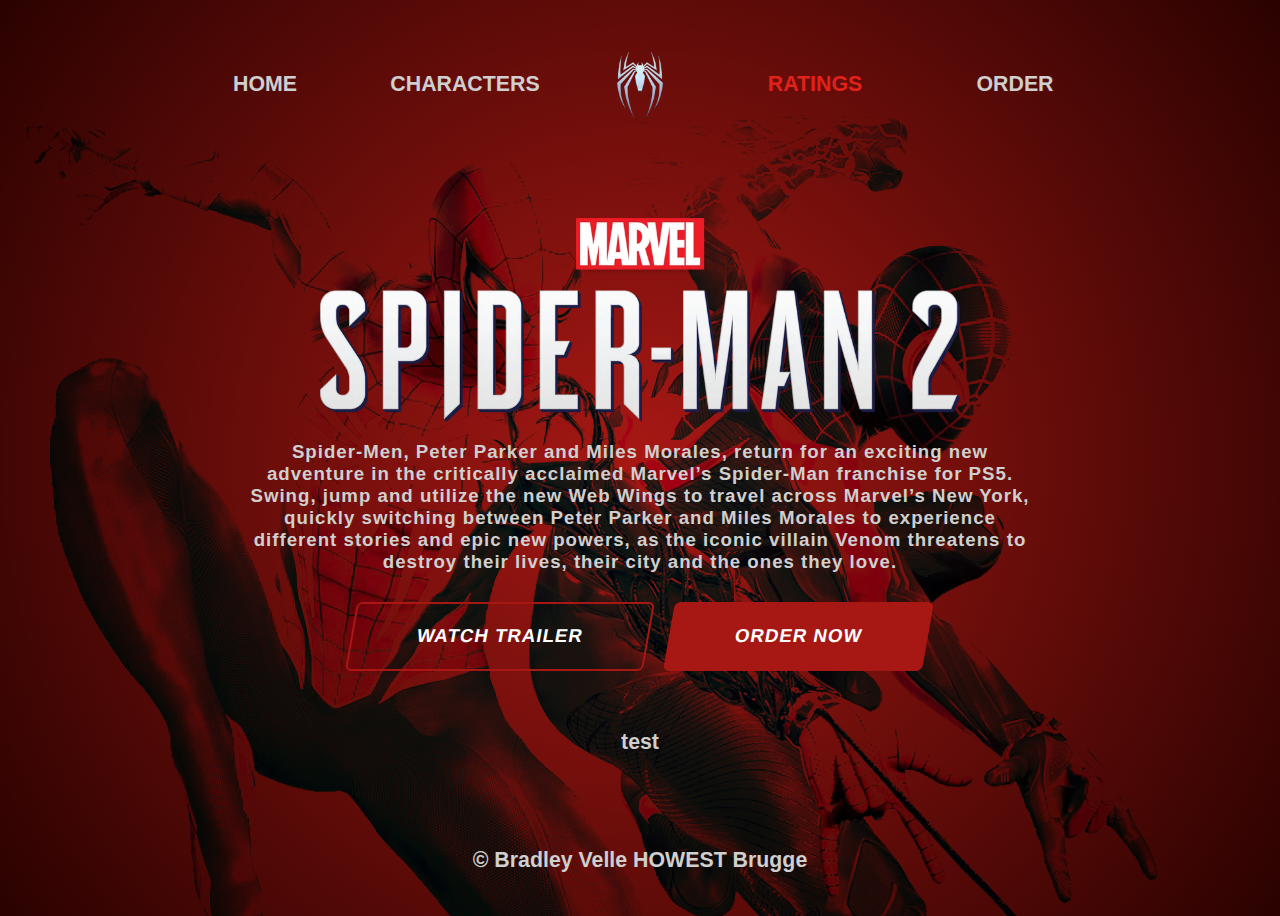
==== pages/ratings.html @ 8e945e7b "WFB Favoriete Spel" ====
<!DOCTYPE html>
<html lang="en">

<head>
    <meta charset="UTF-8">
    <meta name="viewport" content="width=device-width, initial-scale=1.0">
    <link rel="stylesheet" href="../css/mainstyle.css">
    <title>Marvel's Spider-Man 2</title>
</head>

<body>
    <header>
        <nav>
            <img src="../images/spider.png" id="nav-spider-small-width" style="display: none" alt="spider logo">
            <ul>
                <li><a href="../index.html">HOME</a></li>
                <li><a href="../pages/characters.html">CHARACTERS</a></li>
                <img src="../images/spider.png" id="nav-spider" alt="spider logo">
                <li><a class="active" href="#">RATINGS</a></li>
                <li><a href="../pages/order.html">ORDER</a></li>
            </ul>
        </nav>
    </header>

    <main>
        <div class="game-info">
            <img src="../images/msm2-logo.webp" alt="logo">
            <p>Spider-Men, Peter Parker and Miles Morales, return for an exciting new adventure in the critically
                acclaimed Marvel’s
                Spider-Man franchise for PS5.
                Swing, jump and utilize the new Web Wings to travel across Marvel’s New York, quickly switching between
                Peter Parker and
                Miles Morales to experience different stories and epic new powers, as the iconic villain Venom threatens
                to destroy
                their lives, their city and the ones they love.</p>
            <div>
                <a href="#" class="watch-trailer">WATCH TRAILER</a>
                <a href="#" class="order-now">ORDER NOW</a>
            </div>
        </div>

        <div class="trailer">
            test
        </div>
    </main>

    <footer>
        <small>&copy; Bradley Velle HOWEST Brugge</small>
    </footer>
</body>

</html>
---- css/mainstyle.css ----
@font-face {
    font-family: "Spider-Man";
    src: url(../fonts/Spider-Man.otf) format("opentype");
}

:root {
    --red: rgb(167, 24, 20);
    --dark-red: rgb(42, 2, 0);
    --hover-red: rgb(226, 33, 26);
}

* {
    padding: 0;
    text-decoration: none;
    list-style: none;
    color: #cfcfcf;
    font-family: "Trebuchet MS", "Lucida Sans Unicode", "Lucida Grande",
        "Lucida Sans", Arial, sans-serif;
    font-weight: bolder;
    font-size: 16pt;
    place-items: center;
    justify-content: center;
    align-items: center;
    text-align: center;
}

body {
    display: grid;
    background: url(../images/peter-miles-transparent.png),
        radial-gradient(circle, var(--red), var(--dark-red));
    background-blend-mode: darken;
    background-position: center;
    background-size: cover;
    background-repeat: repeat;
    height: 100vh;
    grid-template-columns: 1200px;
    grid-template-areas:
        "header"
        "main"
        "footer";
    gap: 10%;
}

header {
    grid-area: header;
    display: flex;
    justify-content: center;
    width: 1200px;
    ul {
        display: flex;
        justify-content: space-evenly;
        li {
            display: flex;
            width: 100px;
            margin: 0 100px;
            transition: 0.1s;
            &:hover {
                transform: scale(1.1);
                cursor: pointer;
            }
            &:active {
                transform: scale(0.9);
            }
        }
    }
}

main {
    grid-area: main;
    div {
        display: grid;
        grid-template-columns: 1200px;
        * {
            font-size: 14pt;
            letter-spacing: 1px;
        }
        img {
            width: 80%;
        }
        div {
            display: flex;
            a {
                transition: 0.1s;
                color: #fff;
                margin: 10px;
                padding: 1rem 3rem;
                border-radius: 6px;
                transform: skew(-10deg);
                border: 2px solid var(--red);
                &:hover {
                    background-color: var(--hover-red);
                }
                &:active {
                    transform: scale(0.9) skew(-10deg);
                }
            }
            :nth-child(1) {
                /* when clicked scroll to trailer */
            }
            :nth-child(2) {
                background-color: var(--red);
            }
        }
    }
}

footer {
    grid-area: footer;
    display: flex;
    height: 70px;
}

.trailer {
    margin-top: 50px;
    iframe {
        width: 885px;
        height: 500px;
    }
}

#nav-spider {
    width: 150px;
}

.active {
    color: var(--hover-red);
}

@media screen and (max-width: 1400px) {
    body {
        gap: 5%;
    }

    header {
        width: 900px;
        ul li {
            margin: 0 50px;
        }
    }

    main div {
        grid-template-columns: 800px;
    }

    .trailer {
        iframe {
            width: 685px;
            height: 385px;
        }
    }
}

@media screen and (max-width: 950px) {
    body {
        gap: 2%;
    }

    header {
        width: 600px;
        ul li {
            margin: 0 15px;
        }
    }

    main div {
        grid-template-columns: 600px;
    }

    .trailer {
        iframe {
            width: 485px;
            height: 273px;
        }
    }
}

@media screen and (max-width: 650px) {
    body {
        gap: 2%;
    }

    header {
        width: 80vw;
        ul {
            flex-wrap: wrap;
            flex-direction: column;
            li {
                margin: 10px 60px;
            }
        }
    }

    main {
        :nth-child(1) {
            div {
                display: grid;
                a {
                    font-size: 3vw;
                }
            }
        }
        div {
            grid-template-columns: 80vw;
        }
    }

    .trailer {
        iframe {
            width: 100%;
        }
    }
}
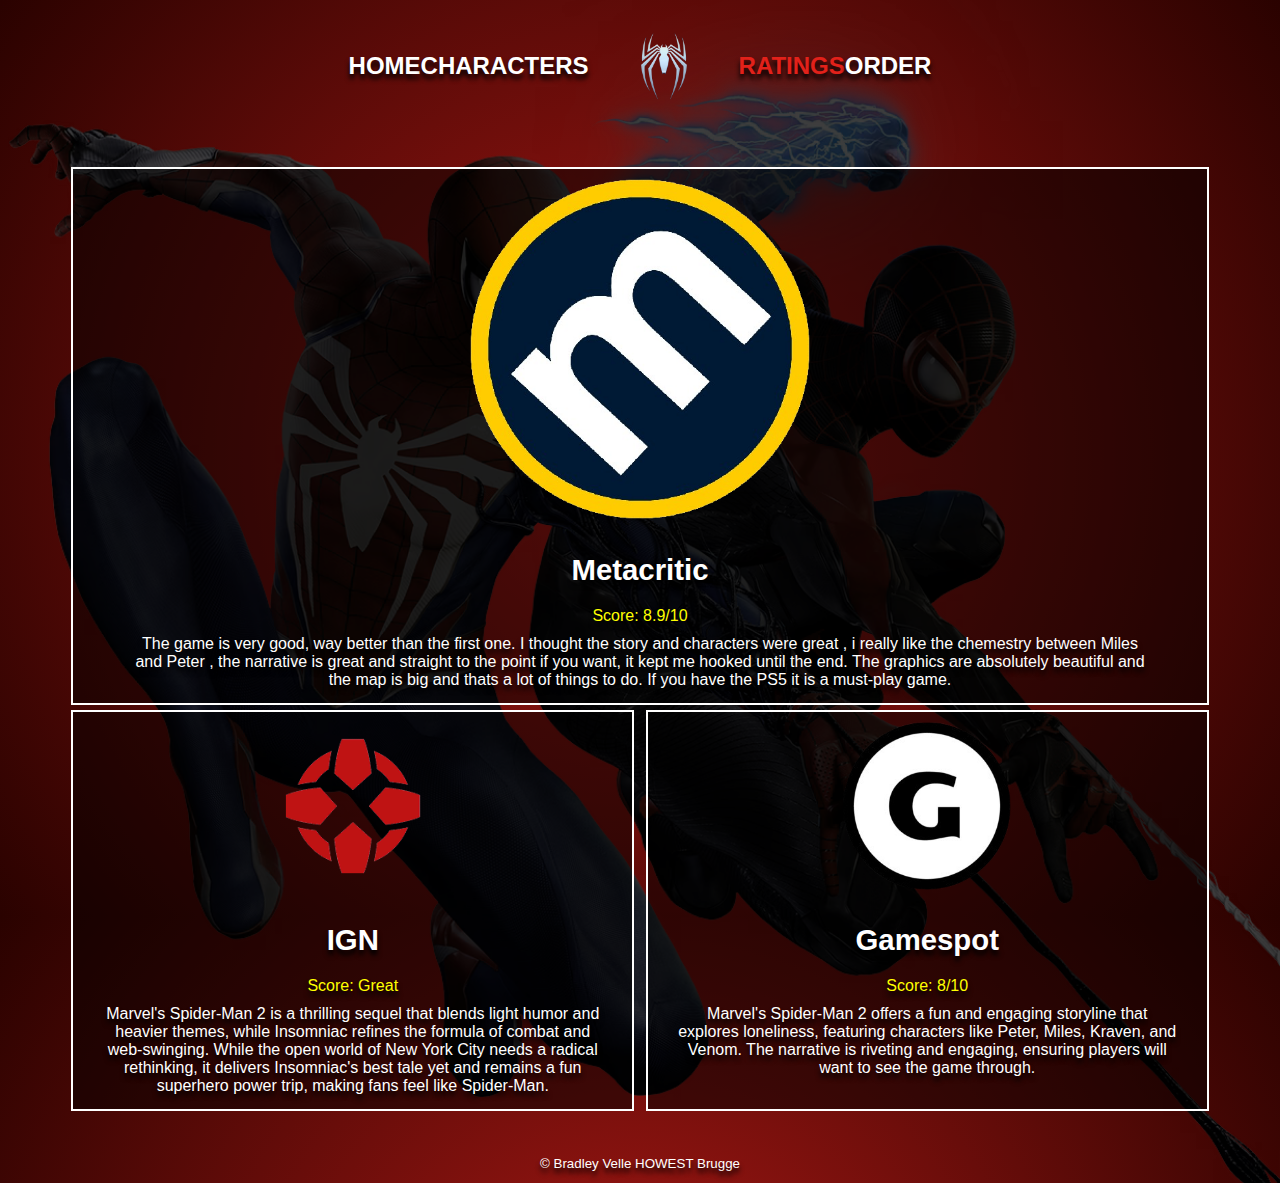
==== commit 3516a003: "Add final website for testing" ====
--- a/pages/ratings.html
+++ b/pages/ratings.html
@@ -5,45 +5,72 @@
     <meta charset="UTF-8">
     <meta name="viewport" content="width=device-width, initial-scale=1.0">
     <link rel="stylesheet" href="../css/mainstyle.css">
+    <link rel="stylesheet" href="../css/ratingsstyle.css">
+    <link rel="icon" href="../images/spider.png">
     <title>Marvel's Spider-Man 2</title>
 </head>
 
 <body>
     <header>
         <nav>
-            <img src="../images/spider.png" id="nav-spider-small-width" style="display: none" alt="spider logo">
             <ul>
-                <li><a href="../index.html">HOME</a></li>
-                <li><a href="../pages/characters.html">CHARACTERS</a></li>
-                <img src="../images/spider.png" id="nav-spider" alt="spider logo">
-                <li><a class="active" href="#">RATINGS</a></li>
-                <li><a href="../pages/order.html">ORDER</a></li>
+                <li><a class="anims" href="../index.html">HOME</a></li>
+                <li><a class="anims" href="../pages/characters.html">CHARACTERS</a></li>
+                <li>
+                    <img src="../images/spider.png" alt="spider logo">
+                </li>
+                <li><a class="anims active" href="#">RATINGS</a></li>
+                <li><a class="anims" href="../pages/order.html">ORDER</a></li>
             </ul>
         </nav>
     </header>
-
     <main>
-        <div class="game-info">
-            <img src="../images/msm2-logo.webp" alt="logo">
-            <p>Spider-Men, Peter Parker and Miles Morales, return for an exciting new adventure in the critically
-                acclaimed Marvel’s
-                Spider-Man franchise for PS5.
-                Swing, jump and utilize the new Web Wings to travel across Marvel’s New York, quickly switching between
-                Peter Parker and
-                Miles Morales to experience different stories and epic new powers, as the iconic villain Venom threatens
-                to destroy
-                their lives, their city and the ones they love.</p>
-            <div>
-                <a href="#" class="watch-trailer">WATCH TRAILER</a>
-                <a href="#" class="order-now">ORDER NOW</a>
+        <div class="ratings">
+            <div class="rating">
+                <a href="https://www.metacritic.com/game/marvels-spider-man-2/"><img
+                        src="../images/ratings/metacritic/logo.png" alt="metacritic logo"><br></a>
+                <h1>Metacritic</h1>
+                <p class="score">Score: 8.9/10</p>
+                <p class="description">
+                    The game is very good, way better than the first one. I
+                    thought the story and characters were great , i really
+                    like the chemestry between Miles and Peter , the
+                    narrative is great and straight to the point if you
+                    want, it kept me hooked until the end. The graphics are
+                    absolutely beautiful and the map is big and thats a lot
+                    of things to do. If you have the PS5 it is a must-play
+                    game.
+                </p>
+            </div>
+            <div class="rating">
+                <a href="https://www.ign.com/articles/marvels-spider-man-2-review"><img
+                        src="../images/ratings/ign/logo.png" alt="ign logo"><br></a>
+                <h1>IGN</h1>
+                <p class="score">Score: Great</p>
+                <p>
+                    Marvel's Spider-Man 2 is a thrilling sequel that blends
+                    light humor and heavier themes, while Insomniac refines
+                    the formula of combat and web-swinging. While the open
+                    world of New York City needs a radical rethinking, it
+                    delivers Insomniac's best tale yet and remains a fun
+                    superhero power trip, making fans feel like Spider-Man.
+                </p>
+            </div>
+            <div class="rating">
+                <a href="https://www.gamespot.com/reviews/marvels-spider-man-2-review-web-warriors/1900-6418134/"><img
+                        src="../images/ratings/gamespot/logo.png" alt="gamespot logo"><br></a>
+                <h1>Gamespot</h1>
+                <p class="score">Score: 8/10</p>
+                <p class="description">
+                    Marvel's Spider-Man 2 offers a fun and engaging
+                    storyline that explores loneliness, featuring characters
+                    like Peter, Miles, Kraven, and Venom. The narrative is
+                    riveting and engaging, ensuring players will want to see
+                    the game through.
+                </p>
             </div>
         </div>
-
-        <div class="trailer">
-            test
-        </div>
     </main>
-
     <footer>
         <small>&copy; Bradley Velle HOWEST Brugge</small>
     </footer>
--- a/css/mainstyle.css
+++ b/css/mainstyle.css
@@ -1,65 +1,62 @@
-@font-face {
-    font-family: "Spider-Man";
-    src: url(../fonts/Spider-Man.otf) format("opentype");
-}
-
 :root {
     --red: rgb(167, 24, 20);
     --dark-red: rgb(42, 2, 0);
     --hover-red: rgb(226, 33, 26);
+    --background-color: rgba(0, 0, 0, 0.5);
 }
 
 * {
     padding: 0;
     text-decoration: none;
     list-style: none;
-    color: #cfcfcf;
+    color: white;
     font-family: "Trebuchet MS", "Lucida Sans Unicode", "Lucida Grande",
         "Lucida Sans", Arial, sans-serif;
-    font-weight: bolder;
-    font-size: 16pt;
     place-items: center;
     justify-content: center;
     align-items: center;
     text-align: center;
+    transition: 0.1s;
+    text-shadow: 0 5px 5px black;
+}
+
+h1 {
+    font-size: 22pt !important;
 }
 
 body {
     display: grid;
     background: url(../images/peter-miles-transparent.png),
         radial-gradient(circle, var(--red), var(--dark-red));
-    background-blend-mode: darken;
     background-position: center;
     background-size: cover;
-    background-repeat: repeat;
     height: 100vh;
-    grid-template-columns: 1200px;
+    grid-template-columns: 1500px;
     grid-template-areas:
         "header"
         "main"
         "footer";
-    gap: 10%;
 }
 
 header {
     grid-area: header;
     display: flex;
-    justify-content: center;
-    width: 1200px;
-    ul {
-        display: flex;
-        justify-content: space-evenly;
-        li {
+    width: 100%;
+    nav {
+        width: 100%;
+        ul {
             display: flex;
-            width: 100px;
-            margin: 0 100px;
-            transition: 0.1s;
-            &:hover {
-                transform: scale(1.1);
-                cursor: pointer;
-            }
-            &:active {
-                transform: scale(0.9);
+            li {
+                font-size: 18pt;
+                font-weight: bolder;
+                display: flex;
+                width: 100%;
+                img {
+                    width: 150px;
+                }
+                .active {
+                    color: var(--hover-red);
+                }
             }
         }
     }
@@ -70,36 +67,26 @@
     div {
         display: grid;
         grid-template-columns: 1200px;
-        * {
-            font-size: 14pt;
-            letter-spacing: 1px;
-        }
         img {
-            width: 80%;
+            width: 50%;
         }
         div {
             display: flex;
-            a {
-                transition: 0.1s;
-                color: #fff;
-                margin: 10px;
-                padding: 1rem 3rem;
-                border-radius: 6px;
-                transform: skew(-10deg);
-                border: 2px solid var(--red);
-                &:hover {
-                    background-color: var(--hover-red);
-                }
-                &:active {
-                    transform: scale(0.9) skew(-10deg);
+        }
+        &.game-features {
+            display: grid;
+            grid-template-columns: 600px 600px;
+            div {
+                display: block;
+                width: 100%;
+                height: 100%;
+                img {
+                    border: 2px solid white;
                 }
             }
-            :nth-child(1) {
-                /* when clicked scroll to trailer */
-            }
-            :nth-child(2) {
-                background-color: var(--red);
-            }
+        }
+        .game-info a {
+            width: 100%;
         }
     }
 }
@@ -107,106 +94,74 @@
 footer {
     grid-area: footer;
     display: flex;
-    height: 70px;
+    height: 3vw;
+}
+
+.button {
+    color: #fff;
+    margin: 10px;
+    padding: 1rem 3rem;
+    border-radius: 6px;
+    transform: skew(-10deg);
+    border: 2px solid var(--red);
+}
+
+.anims {
+    &:hover {
+        cursor: pointer;
+        transform: scale(1.1) skew(-10deg);
+    }
+    &:active {
+        transform: scale(0.9);
+    }
 }
 
 .trailer {
-    margin-top: 50px;
+    margin: 2vw 0;
     iframe {
         width: 885px;
         height: 500px;
     }
 }
 
-#nav-spider {
-    width: 150px;
-}
-
-.active {
-    color: var(--hover-red);
-}
-
-@media screen and (max-width: 1400px) {
+@media screen and (max-width: 1500px) {
     body {
         gap: 5%;
-    }
-
-    header {
-        width: 900px;
-        ul li {
-            margin: 0 50px;
-        }
-    }
-
-    main div {
-        grid-template-columns: 800px;
-    }
-
-    .trailer {
-        iframe {
-            width: 685px;
-            height: 385px;
-        }
-    }
-}
-
-@media screen and (max-width: 950px) {
-    body {
-        gap: 2%;
-    }
-
-    header {
-        width: 600px;
-        ul li {
-            margin: 0 15px;
-        }
-    }
-
-    main div {
-        grid-template-columns: 600px;
-    }
-
-    .trailer {
-        iframe {
-            width: 485px;
-            height: 273px;
-        }
-    }
-}
-
-@media screen and (max-width: 650px) {
-    body {
-        gap: 2%;
-    }
-
-    header {
-        width: 80vw;
-        ul {
-            flex-wrap: wrap;
-            flex-direction: column;
-            li {
-                margin: 10px 60px;
-            }
-        }
+        grid-template-columns: 90%;
     }
 
     main {
-        :nth-child(1) {
-            div {
-                display: grid;
-                a {
-                    font-size: 3vw;
-                }
+        div {
+            grid-template-columns: 90%;
+            &.game-features {
+                grid-template-columns: 45% 45%;
             }
-        }
-        div {
-            grid-template-columns: 80vw;
         }
     }
 
     .trailer {
         iframe {
-            width: 100%;
+            width: 90%;
         }
     }
 }
+
+@media screen and (max-width: 900px) {
+    header nav ul {
+        :nth-child(3) {
+            display: none;
+        }
+    }
+}
+@media screen and (max-width: 600px) {
+    header nav ul {
+        display: block;
+        li {
+            margin: 15px 0;
+        }
+    }
+
+    .game-info div {
+        flex-direction: column;
+    }
+}
--- a/css/ratingsstyle.css
+++ b/css/ratingsstyle.css
@@ -0,0 +1,46 @@
+.ratings {
+    display: grid;
+    grid-template-columns: 1fr 1fr;
+    grid-template-areas:
+        "rating1 rating1"
+        "rating2 rating3";
+    gap: 1%;
+
+    .rating {
+        display: block;
+        height: 100%;
+        border: 2px solid white;
+        background-color: var(--background-color);
+        p {
+            margin: 10px auto;
+            width: 90%;
+        }
+        img {
+            padding: 10px;
+            width: 30%;
+        }
+    }
+
+    :nth-child(1) {
+        grid-area: rating1;
+    }
+    :nth-child(2) {
+        grid-area: rating2;
+    }
+    :nth-child(3) {
+        grid-area: rating3;
+    }
+    .score {
+        color: yellow;
+    }
+}
+
+@media screen and (max-width: 550px) {
+    .ratings {
+        grid-template-columns: 1fr;
+        grid-template-areas:
+            "rating1"
+            "rating2"
+            "rating3";
+    }
+}
